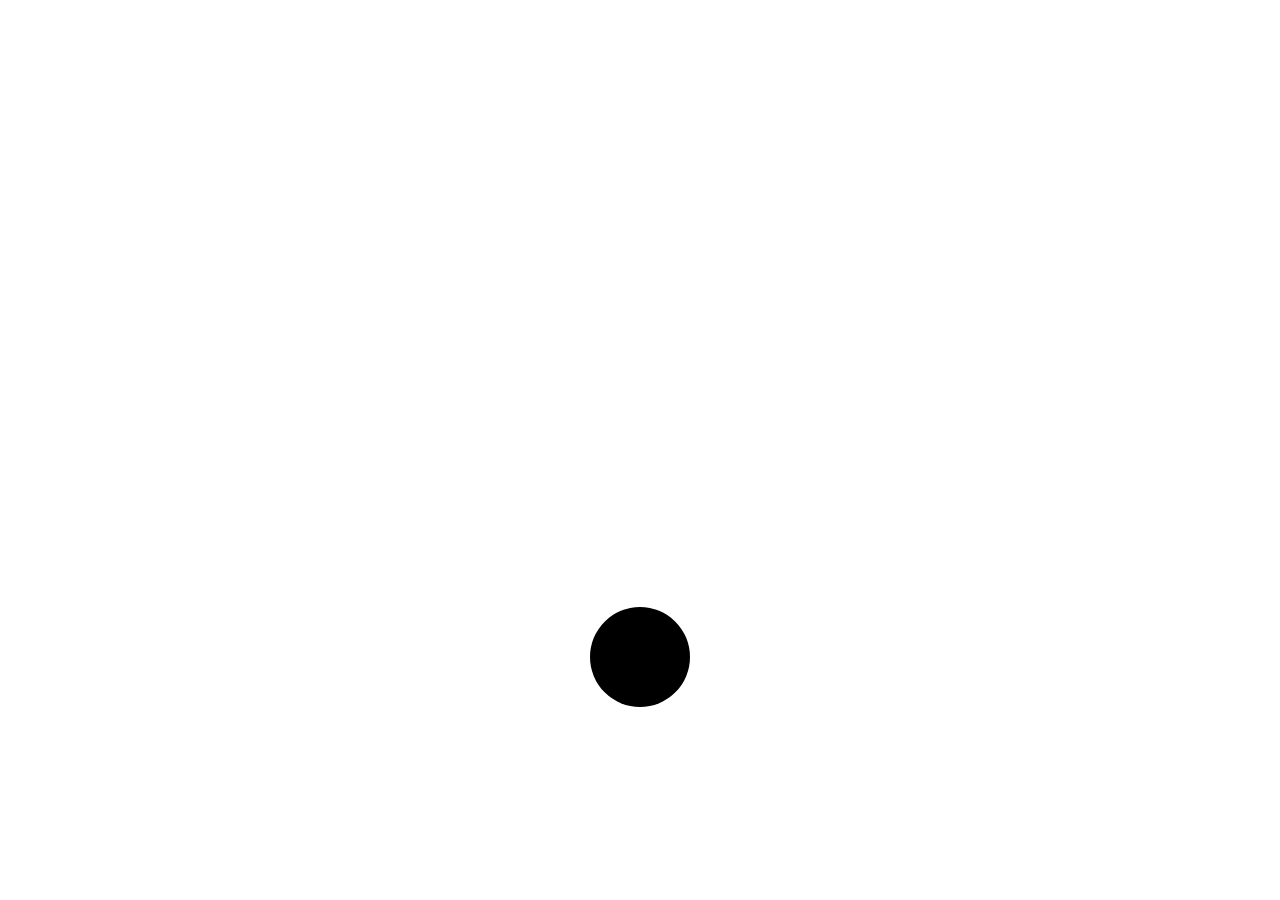
==== 5-bounce/index.html @ ece93d29 "Day 5" ====
<!doctype html>
<html>
  <head>
    <title>Bounce :: Month of code</title>
    <link rel="stylesheet" href="bounce.css" />
  </head>

  <body>
    <div id="ball"></div>
    <script src="bounce.js"></script>
  </body>
</html>
---- 5-bounce/bounce.css ----
* {
  margin: 0;
  border: 0;
  padding: 0;
  box-sizing: border-box;
}

body, html {
  height: 100%;
}

#ball {
  width: 100px;
  height: 100px;
  position: absolute;
  top: 50%;
  left: 50%;
  margin-top: -50px;
  margin-left: -50px;

  background-color: black;
  border-radius: 100%;

  cursor: pointer;
}
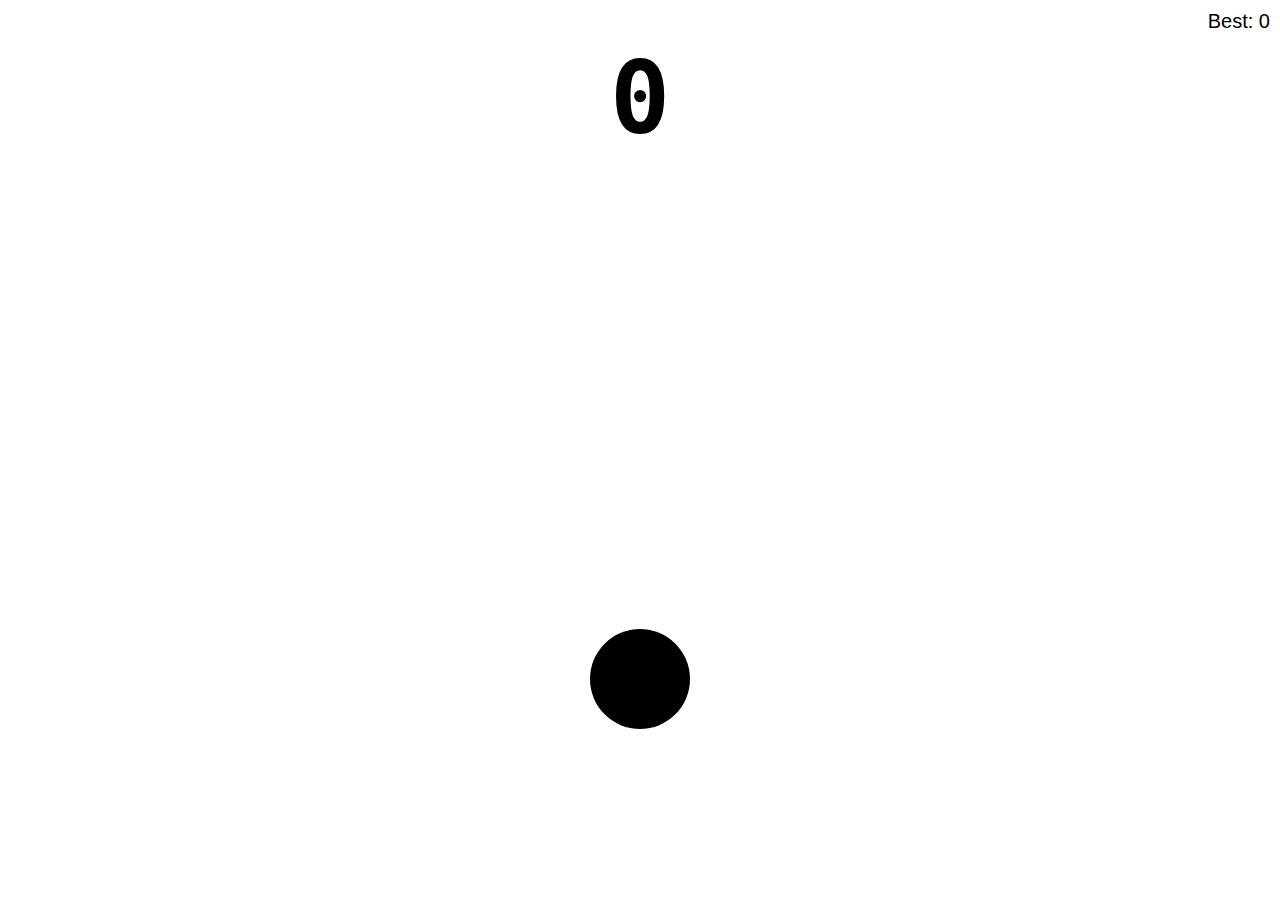
==== commit 10fc8c59: "Points in bounce" ====
--- a/5-bounce/index.html
+++ b/5-bounce/index.html
@@ -6,6 +6,9 @@
   </head>
 
   <body>
+    <div id="best">Best: 0</div>
+    <div id="score">0</div>
+    <div id="overlay"></div>
     <div id="ball"></div>
     <script src="bounce.js"></script>
   </body>
--- a/5-bounce/bounce.css
+++ b/5-bounce/bounce.css
@@ -22,4 +22,33 @@
   border-radius: 100%;
 
   cursor: pointer;
+
+  z-index: 1;
 }
+
+#score {
+  position: absolute;
+  left: 0;
+  top: 40px;
+  width: 100%;
+  text-align: center;
+  font-size: 100px;
+  font-family: monospace;
+  font-weight: bold;
+  z-index: -1;
+}
+
+#overlay {
+  position: absolute;
+  top: 0;
+  left: 0;
+  right: 0;
+  bottom: 0;
+}
+
+#best {
+  padding: 10px;
+  float: right;
+  font-size: 20px;
+  font-family: sans-serif;
+}
